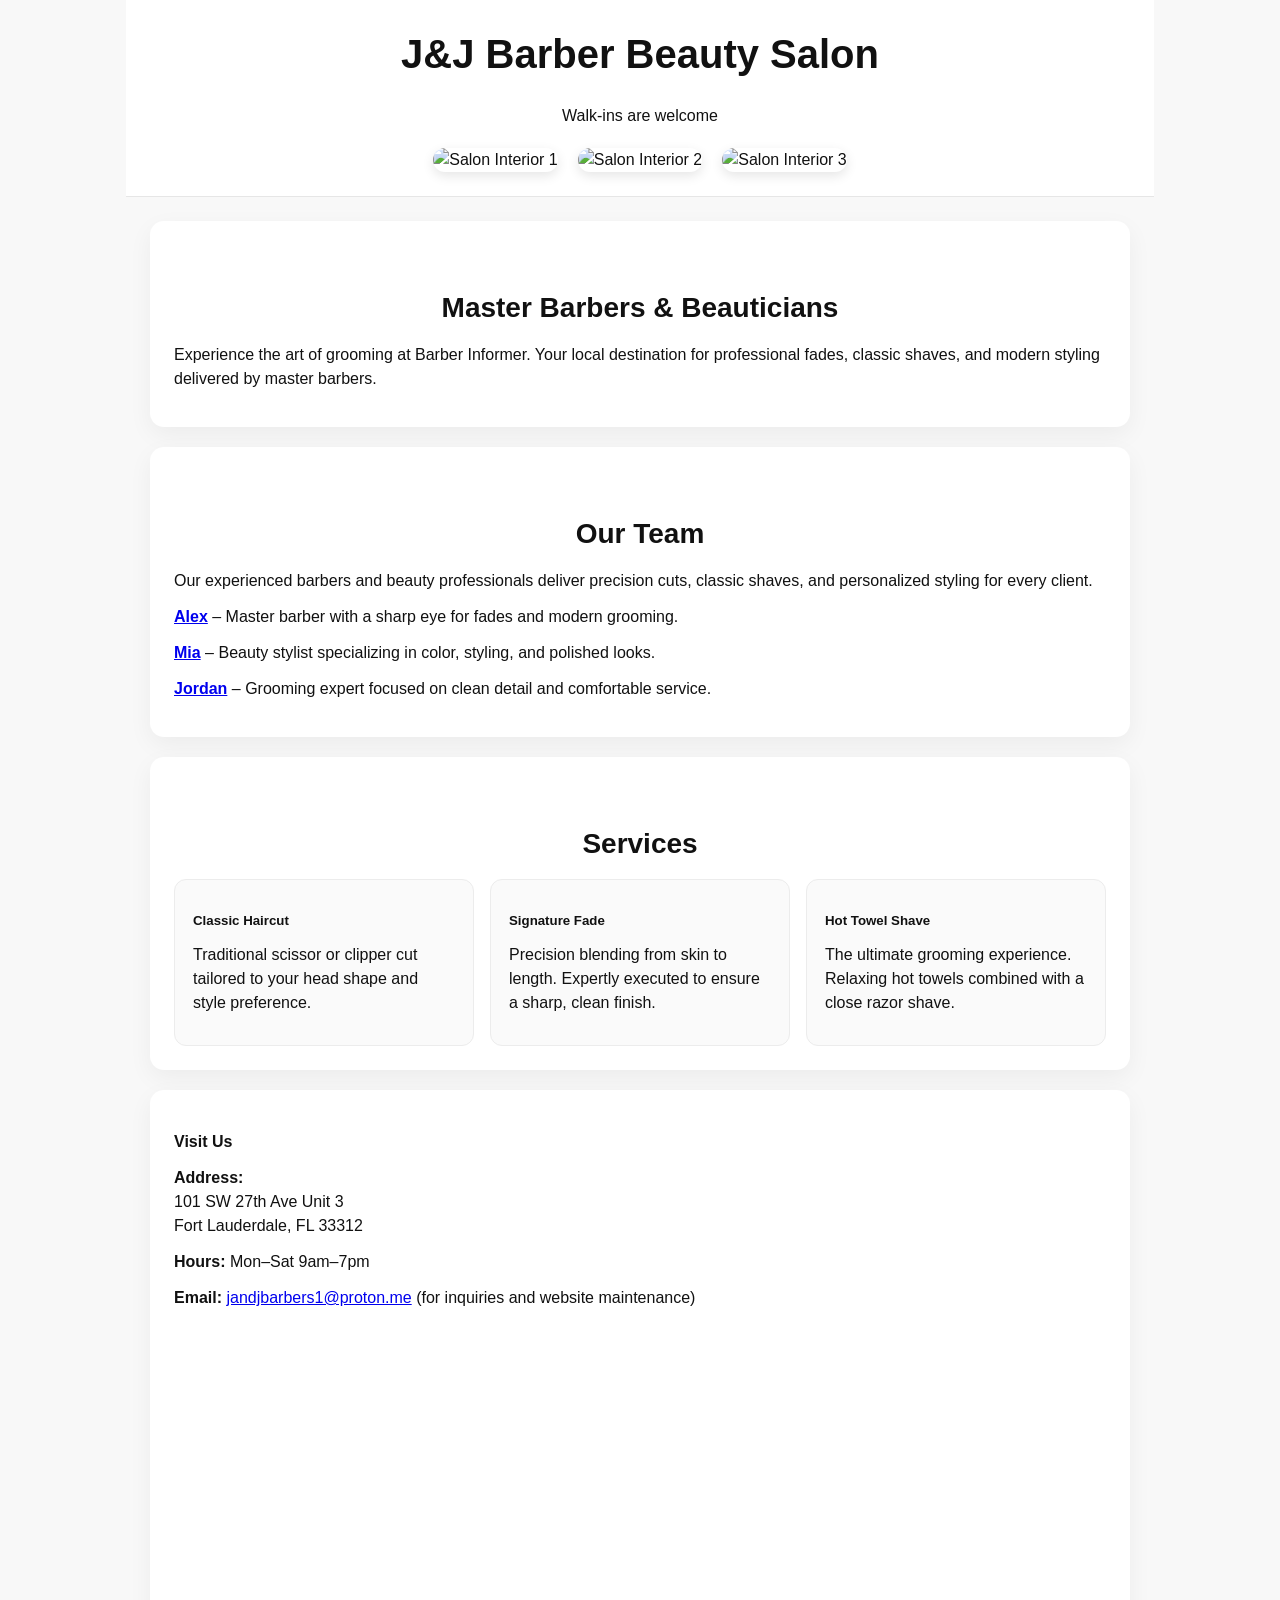
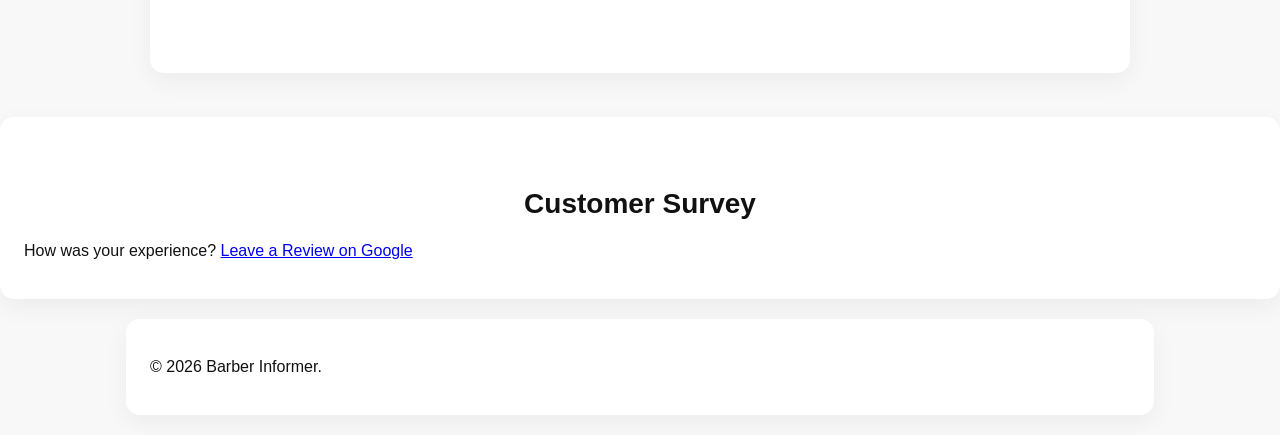
==== local_index.html @ 89bc1201 "Add files via upload" ====
<!DOCTYPE html>
<html lang="en">
  <head>
    <meta charset="utf-8">
    <meta name="viewport" content="width=device-width, initial-scale=1">
    <title>Barber Informer</title>
    <style>
      body {
        margin: 0;
        font-family: Arial, Helvetica, sans-serif;
        line-height: 1.5;
        color: #111;
        background: #f8f8f8;
      }
      header,
      main,
      footer {
        max-width: 980px;
        margin: 0 auto;
        padding: 24px;
      }
      header {
        background: #ffffff;
        border-bottom: 1px solid #e6e6e6;
      }
      h1 {
        margin: 0 0 0.5em;
        font-size: 2.5rem;
        text-align: center;
      }
      h2 {
        margin: 1.5em 0 0.5em;
        font-size: 1.75rem;
        text-align: center;
      }
      h4,
      h5,
      h6 {
        margin: 1em 0 0.25em;
      }
      p {
        margin: 0.75em 0;
      }
      .section {
        background: #ffffff;
        border-radius: 14px;
        box-shadow: 0 8px 24px rgba(0, 0, 0, 0.05);
        padding: 24px;
        margin-bottom: 20px;
      }
      .service-grid {
        display: grid;
        gap: 16px;
        grid-template-columns: repeat(auto-fit, minmax(240px, 1fr));
      }
      .service-card {
        padding: 18px;
        border: 1px solid #ececec;
        border-radius: 12px;
        background: #fafafa;
      }
      iframe {
        width: 100%;
        min-height: 320px;
        border: 0;
        border-radius: 12px;
      }
    </style>
  </head>
  <body>
    <header>
      <h1>J&amp;J Barber Beauty Salon</h1>
      <p style="text-align: center;">Walk-ins are welcome </p>
      <div class="gallery" style="display: flex; justify-content: center; gap: 20px; margin-top: 20px; flex-wrap: wrap;">
        <img src="interior1.jpg" alt="Salon Interior 1" style="max-width: 30%; height: auto; border-radius: 12px; box-shadow: 0 4px 12px rgba(0, 0, 0, 0.1);">
        <img src="interior2.jpg" alt="Salon Interior 2" style="max-width: 30%; height: auto; border-radius: 12px; box-shadow: 0 4px 12px rgba(0, 0, 0, 0.1);">
        <img src="interior3.jpg" alt="Salon Interior 3" style="max-width: 30%; height: auto; border-radius: 12px; box-shadow: 0 4px 12px rgba(0, 0, 0, 0.1);">
      </div>
    </header>
    <main>
      <section class="section">
        <h2>Master Barbers &amp; Beauticians</h2>
        <p>Experience the art of grooming at Barber Informer. Your local destination for professional fades, classic shaves, and modern styling delivered by master barbers.</p>
      </section>
      <section class="section">
        <h2>Our Team</h2>
        <p>Our experienced barbers and beauty professionals deliver precision cuts, classic shaves, and personalized styling for every client.</p>
        <p><a href="#" target="_blank"><strong>Alex</strong></a> – Master barber with a sharp eye for fades and modern grooming.</p>
        <p><a href="#" target="_blank"><strong>Mia</strong></a> – Beauty stylist specializing in color, styling, and polished looks.</p>
        <p><a href="#" target="_blank"><strong>Jordan</strong></a> – Grooming expert focused on clean detail and comfortable service.</p>
      </section>
      <section class="section">
        <h2>Services</h2>
        <div class="service-grid">
          <div class="service-card">
            <h5>Classic Haircut</h5>
            <p>Traditional scissor or clipper cut tailored to your head shape and style preference.</p>
          </div>
          <div class="service-card">
            <h5>Signature Fade</h5>
            <p>Precision blending from skin to length. Expertly executed to ensure a sharp, clean finish.</p>
          </div>
          <div class="service-card">
            <h5>Hot Towel Shave</h5>
            <p>The ultimate grooming experience. Relaxing hot towels combined with a close razor shave.</p>
          </div>
        </div>
      </section>
      <section class="section">
        <h4>Visit Us</h4>
        <p><strong>Address:</strong><br>
           101 SW 27th Ave Unit 3<br>
           Fort Lauderdale, FL 33312</p>
        <p><strong>Hours:</strong> Mon–Sat 9am–7pm</p>
        <p><strong>Email:</strong> <a href="mailto:jandjbarbers1@proton.me">jandjbarbers1@proton.me</a> (for inquiries and website maintenance)</p>
        <iframe
          title="Store Location Map"
          src="https://www.google.com/maps/embed/v1/place?key=AIzaSyDctE77J1hamvW_-ReM2J0i4bqNFbwptkA&q=101+SW+27th+Ave+Unit+3,+Fort+Lauderdale,+FL+33312"
          allowfullscreen
          loading="lazy"
          aria-label="Store Location Map"></iframe>
      </section>
    </main>
    <section class="section">
      <h2>Customer Survey</h2>
      <p>How was your experience? <a href="https://www.google.com/maps/place/101+SW+27th+Ave+Unit+3,+Fort+Lauderdale,+FL+33312" target="_blank">Leave a Review on Google</a></p>
    </section>
    <footer class="section">
      <p>&copy; 2026 Barber Informer.</p>
    </footer>
  </body>
</html>
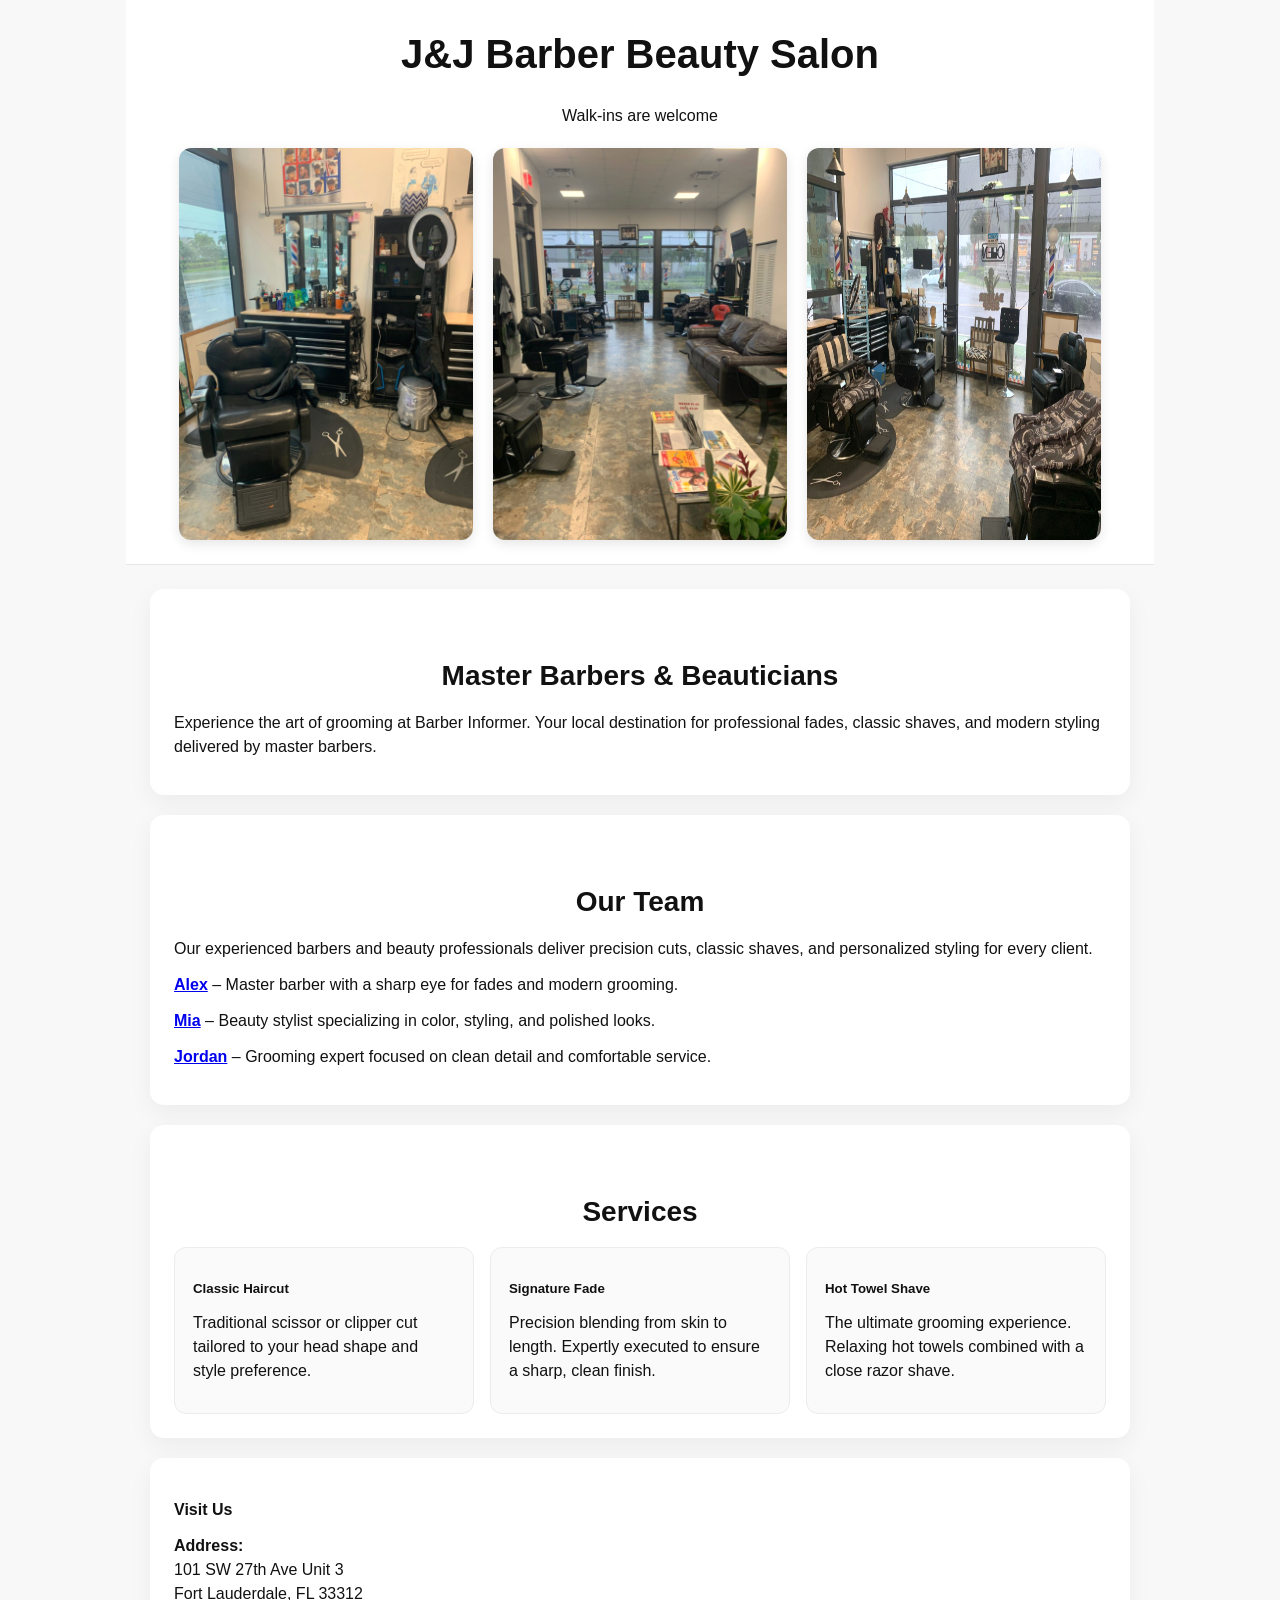
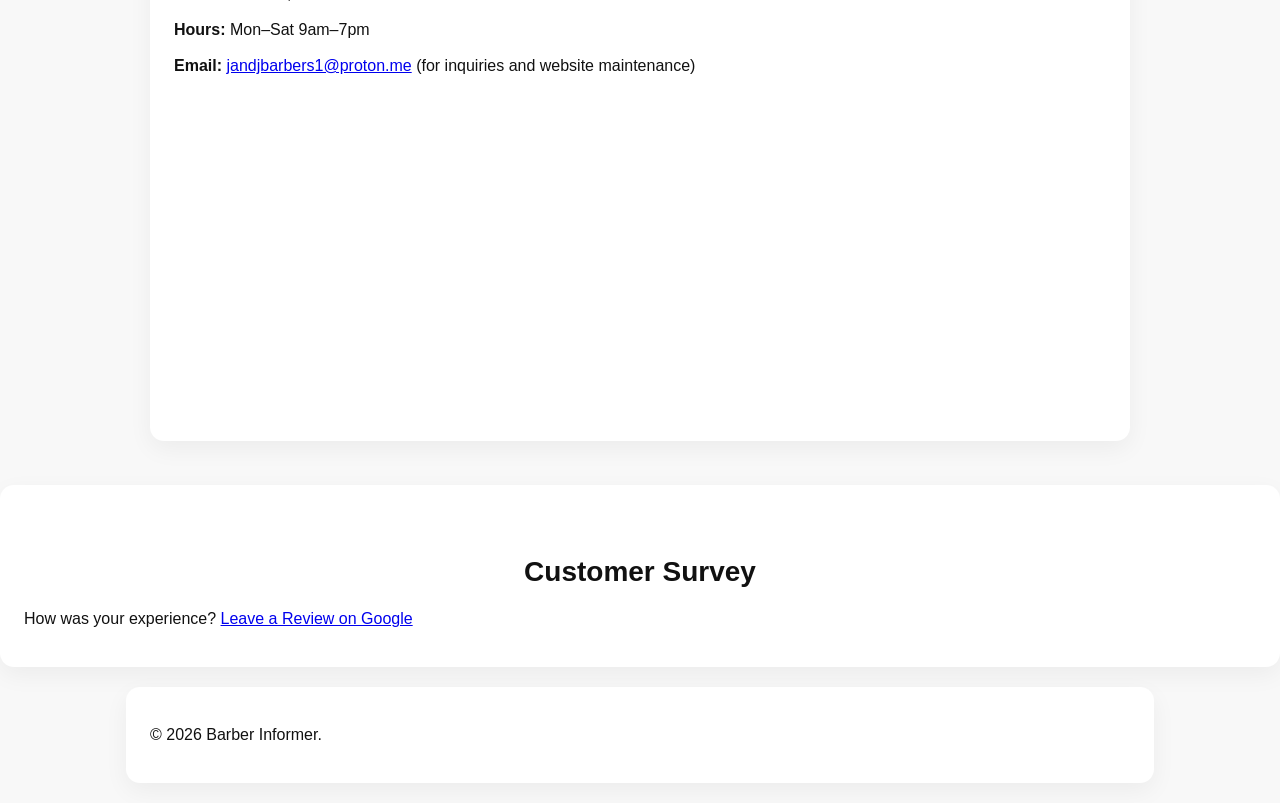
==== commit 50b4aa6d: "Rename index.html to local_index.html" ====
--- a/local_index.html
+++ b/local_index.html
@@ -72,9 +72,9 @@
       <h1>J&amp;J Barber Beauty Salon</h1>
       <p style="text-align: center;">Walk-ins are welcome </p>
       <div class="gallery" style="display: flex; justify-content: center; gap: 20px; margin-top: 20px; flex-wrap: wrap;">
-        <img src="interior1.jpg" alt="Salon Interior 1" style="max-width: 30%; height: auto; border-radius: 12px; box-shadow: 0 4px 12px rgba(0, 0, 0, 0.1);">
-        <img src="interior2.jpg" alt="Salon Interior 2" style="max-width: 30%; height: auto; border-radius: 12px; box-shadow: 0 4px 12px rgba(0, 0, 0, 0.1);">
-        <img src="interior3.jpg" alt="Salon Interior 3" style="max-width: 30%; height: auto; border-radius: 12px; box-shadow: 0 4px 12px rgba(0, 0, 0, 0.1);">
+        <img src="interior1.JPG" alt="Salon Interior 1" style="max-width: 30%; height: auto; border-radius: 12px; box-shadow: 0 4px 12px rgba(0, 0, 0, 0.1);">
+        <img src="interior2.JPG" alt="Salon Interior 2" style="max-width: 30%; height: auto; border-radius: 12px; box-shadow: 0 4px 12px rgba(0, 0, 0, 0.1);">
+        <img src="interior3.JPG" alt="Salon Interior 3" style="max-width: 30%; height: auto; border-radius: 12px; box-shadow: 0 4px 12px rgba(0, 0, 0, 0.1);">
       </div>
     </header>
     <main>
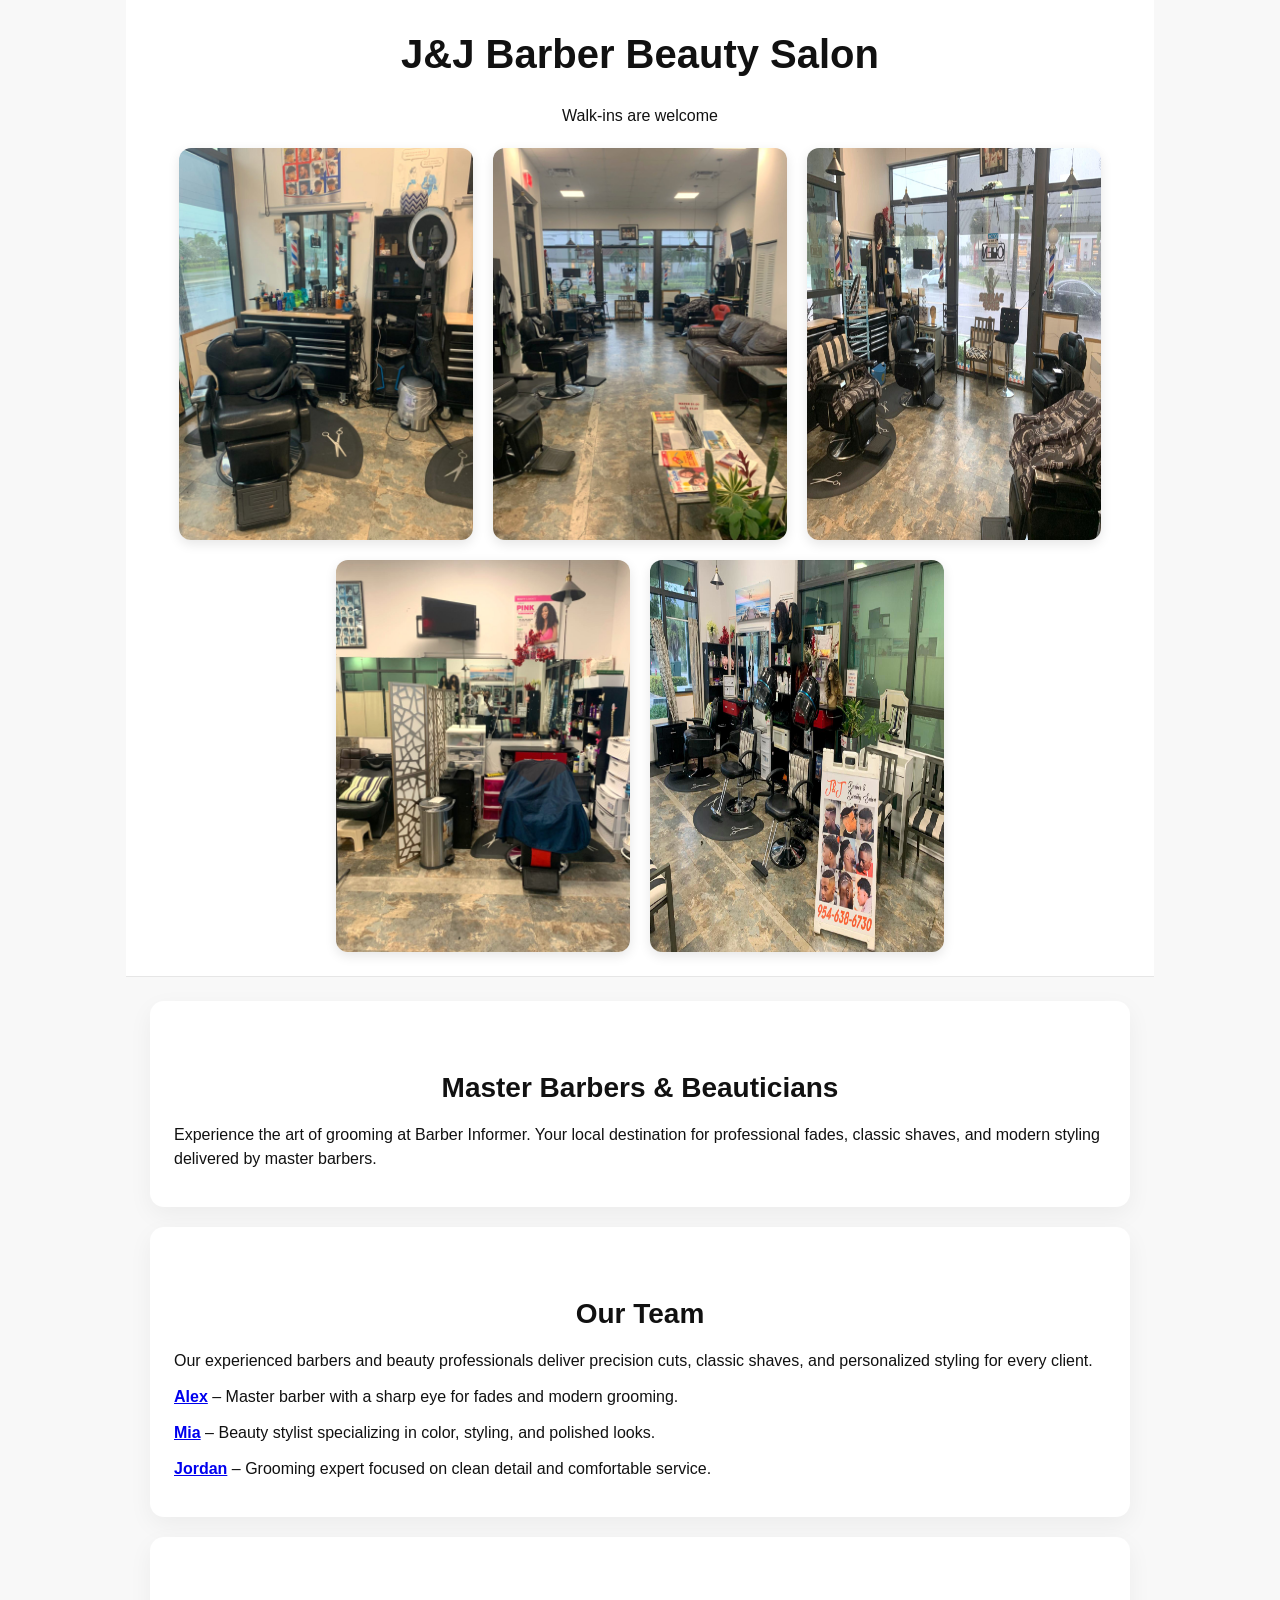
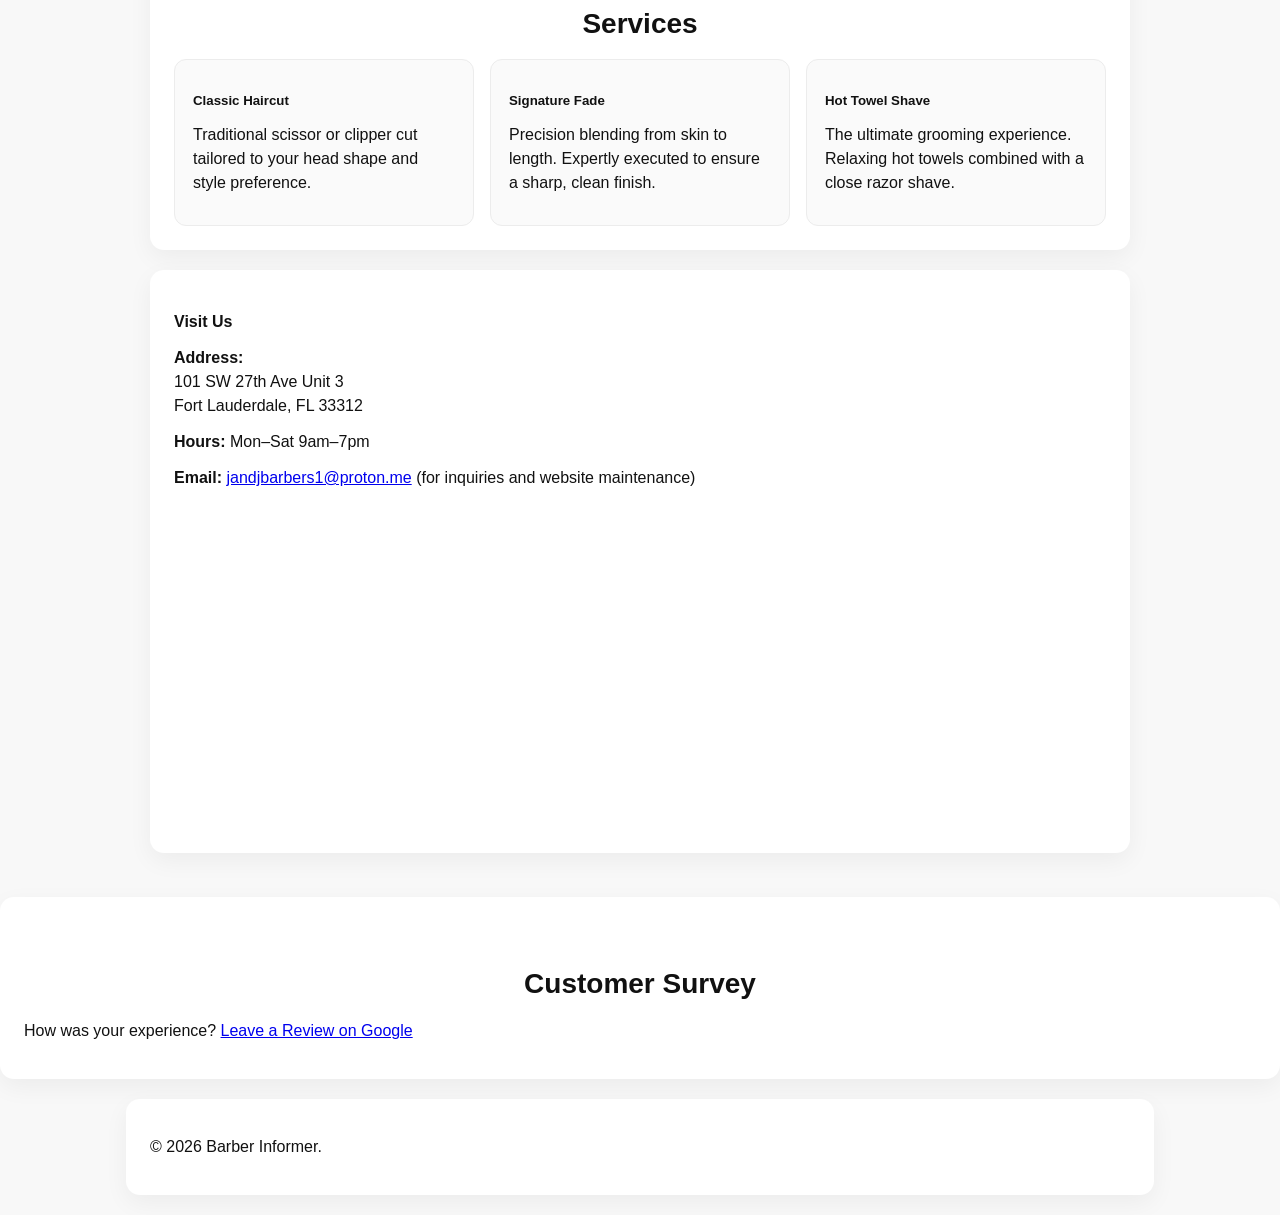
==== commit 9c4aa482: "Add files via upload" ====
--- a/local_index.html
+++ b/local_index.html
@@ -75,6 +75,8 @@
         <img src="interior1.JPG" alt="Salon Interior 1" style="max-width: 30%; height: auto; border-radius: 12px; box-shadow: 0 4px 12px rgba(0, 0, 0, 0.1);">
         <img src="interior2.JPG" alt="Salon Interior 2" style="max-width: 30%; height: auto; border-radius: 12px; box-shadow: 0 4px 12px rgba(0, 0, 0, 0.1);">
         <img src="interior3.JPG" alt="Salon Interior 3" style="max-width: 30%; height: auto; border-radius: 12px; box-shadow: 0 4px 12px rgba(0, 0, 0, 0.1);">
+        <img src="interior4.JPG" alt="Salon Interior 4" style="max-width: 30%; height: auto; border-radius: 12px; box-shadow: 0 4px 12px rgba(0, 0, 0, 0.1);">
+        <img src="interior5.JPG" alt="Salon Interior 5" style="max-width: 30%; height: auto; border-radius: 12px; box-shadow: 0 4px 12px rgba(0, 0, 0, 0.1);">
       </div>
     </header>
     <main>
@@ -129,4 +131,4 @@
       <p>&copy; 2026 Barber Informer.</p>
     </footer>
   </body>
-</html>
+</html>
